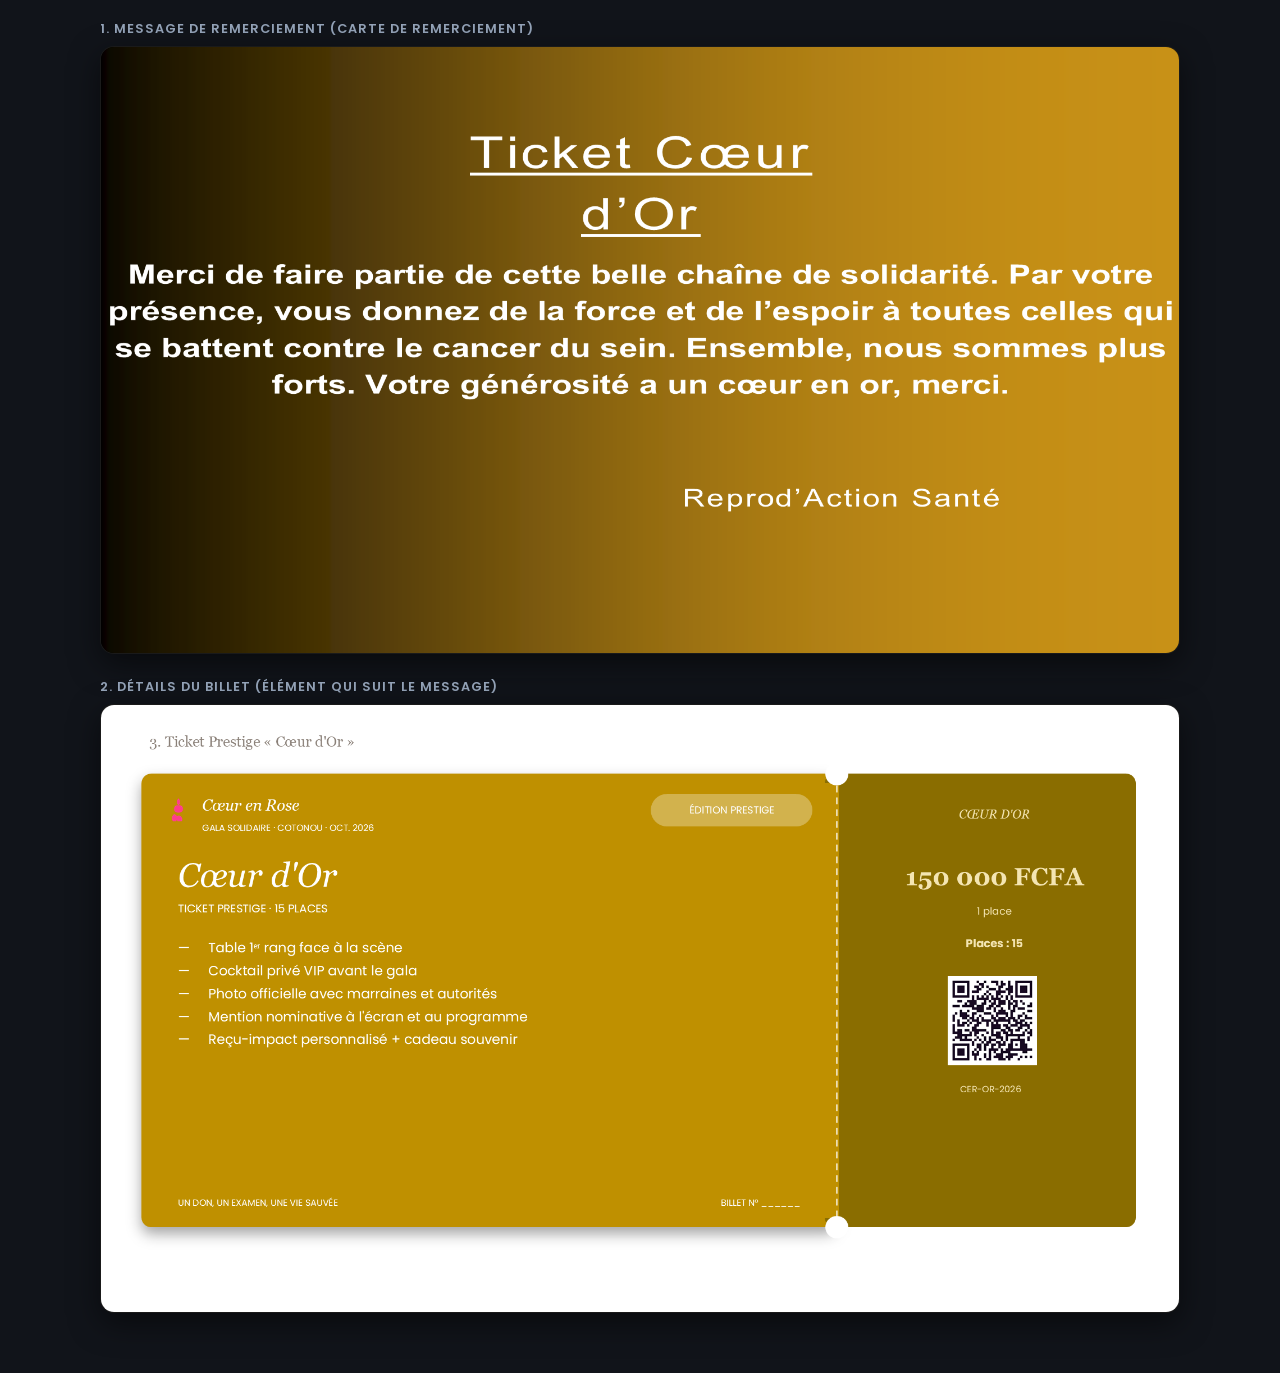
==== coeur-dor.html @ 2cc81430 "update" ====
<!DOCTYPE html>
<html lang="fr">
<head>
  <meta charset="UTF-8">
  <meta name="viewport" content="width=device-width, initial-scale=1.0">
  <title>Ticket Cœur d'Or · Cœur en Rose</title>
  <link rel="preconnect" href="https://fonts.googleapis.com">
  <link rel="preconnect" href="https://fonts.gstatic.com" crossorigin>
  <link href="https://fonts.googleapis.com/css2?family=Poppins:wght@400;500;600;700&display=swap" rel="stylesheet">
  <link rel="stylesheet" href="style.css">
  <style>
    .page-wrapper {
      width: 100%;
      max-width: 1080px;
      margin: 0 auto;
      display: flex;
      flex-direction: column;
      gap: 24px;
    }
    .page-header-bar {
      display: flex;
      justify-content: space-between;
      align-items: center;
      flex-wrap: wrap;
      gap: 12px;
      background: #1a1e27;
      border: 1px solid rgba(255, 255, 255, 0.12);
      border-radius: 12px;
      padding: 12px 20px;
    }
    .page-title-box {
      display: flex;
      align-items: center;
      gap: 12px;
    }
    .page-badge {
      background: #bf9000;
      color: #fff;
      padding: 4px 12px;
      border-radius: 6px;
      font-size: 0.8rem;
      font-weight: 600;
    }
    .page-title {
      font-size: 1rem;
      font-weight: 600;
      color: #fff;
    }
    .page-actions {
      display: flex;
      align-items: center;
      gap: 10px;
    }
    .btn-nav {
      background: rgba(255, 255, 255, 0.08);
      border: 1px solid rgba(255, 255, 255, 0.15);
      color: #cbd5e1;
      padding: 7px 14px;
      border-radius: 8px;
      font-size: 0.82rem;
      text-decoration: none;
      display: inline-flex;
      align-items: center;
      gap: 6px;
      transition: all 0.2s ease;
    }
    .btn-nav:hover {
      background: rgba(244, 63, 94, 0.2);
      border-color: #f43f5e;
      color: #fff;
    }
    .btn-nav.primary {
      background: #f43f5e;
      border-color: #f43f5e;
      color: #fff;
      font-weight: 600;
    }
    .slide-section {
      display: flex;
      flex-direction: column;
      gap: 8px;
    }
    .slide-section-label {
      font-size: 0.8rem;
      text-transform: uppercase;
      letter-spacing: 1px;
      color: #94a3b8;
      font-weight: 600;
    }
    .slide-box {
      width: 100%;
      border-radius: 14px;
      overflow: hidden;
      box-shadow: 0 10px 30px rgba(0, 0, 0, 0.5);
      border: 1px solid rgba(255, 255, 255, 0.1);
      background: #000;
    }
    .slide-box img {
      width: 100%;
      height: auto;
      display: block;
    }
    @media print {
      body {
        background: #fff !important;
        padding: 0 !important;
      }
      .page-header-bar {
        display: none !important;
      }
      .slide-box {
        border: none !important;
        box-shadow: none !important;
        page-break-after: always;
      }
    }
  </style>
</head>
<body>

  <div class="page-wrapper">

    <!-- Top Action Bar -->
    <!-- <header class="page-header-bar">
      <div class="page-title-box">
        <span class="page-badge">150 000 FCFA</span>
        <h1 class="page-title">3. Ticket Prestige « Cœur d'Or »</h1>
      </div>

      <div class="page-actions">
        <a class="btn-nav" href="index.html">
          <span>📋</span> Tous les billets
        </a>
        <a class="btn-nav" href="qr_codes/pages/qr_coeur_dor.png" download="qr_coeur_dor.png">
          <span>⬇️</span> Télécharger QR (coeur-dor)
        </a>
        <button class="btn-nav primary" onclick="window.print()">
          <span>🖨️</span> Imprimer
        </button>
      </div>
    </header> -->

    <!-- 1. CARTE DE REMERCIEMENT (Exactement comme dans Carte de remerciement.pptx) -->
    <section class="slide-section">
      <div class="slide-section-label">1. Message de Remerciement (Carte de remerciement)</div>
      <div class="slide-box">
        <img src="slides_export/carte/carte_slide_3.png" alt="Carte de Remerciement - 3. Ticket Prestige « Cœur d'Or »">
      </div>
    </section>

    <!-- 2. ÉLÉMENT QUI SUIT LE MESSAGE : LE BILLET (Exactement comme dans Tickets_Coeur_en_Rose_PowerPoint.pptx) -->
    <section class="slide-section">
      <div class="slide-section-label">2. Détails du Billet (Élément qui suit le message)</div>
      <div class="slide-box">
        <img src="slides_export/tickets/ticket_slide_3.png" alt="Détails du Billet - 3. Ticket Prestige « Cœur d'Or »">
      </div>
    </section>

  </div>

</body>
</html>
---- style.css ----
/* ==========================================================================
   Cœur en Rose · Scanner & Affichage des Diapositives Exactes
   ========================================================================== */

:root {
  --bg-app: #11141a;
  --bg-surface: #1a1e27;
  --border-color: rgba(255, 255, 255, 0.12);
  --text-main: #f8fafc;
  --text-dim: #94a3b8;
  --rose-accent: #f43f5e;
  --green-success: #10b981;
  --font-family: 'Poppins', -apple-system, BlinkMacSystemFont, "Segoe UI", Roboto, sans-serif;
}

* {
  box-sizing: border-box;
  margin: 0;
  padding: 0;
}

body {
  background-color: var(--bg-app);
  color: var(--text-main);
  font-family: var(--font-family);
  min-height: 100vh;
  display: flex;
  flex-direction: column;
  align-items: center;
  padding: 20px 16px 60px;
}

.main-container {
  width: 100%;
  max-width: 1100px;
  display: flex;
  flex-direction: column;
  gap: 20px;
}

/* Top Navigation Bar */
.app-topbar {
  background: var(--bg-surface);
  border: 1px solid var(--border-color);
  border-radius: 14px;
  padding: 12px 18px;
  box-shadow: 0 4px 20px rgba(0, 0, 0, 0.3);
}

.topbar-nav {
  display: flex;
  align-items: center;
  justify-content: space-between;
  flex-wrap: wrap;
  gap: 12px;
}

.pills-group {
  display: flex;
  align-items: center;
  flex-wrap: wrap;
  gap: 8px;
}

.pill-item {
  background: rgba(255, 255, 255, 0.06);
  border: 1px solid rgba(255, 255, 255, 0.1);
  color: var(--text-dim);
  padding: 8px 14px;
  border-radius: 8px;
  font-size: 0.85rem;
  font-weight: 500;
  cursor: pointer;
  transition: all 0.2s ease;
  display: flex;
  align-items: center;
  gap: 6px;
}

.pill-item:hover {
  background: rgba(255, 255, 255, 0.12);
  color: #fff;
}

.pill-item.active {
  background: #f43f5e;
  border-color: #f43f5e;
  color: #fff;
  font-weight: 600;
  box-shadow: 0 2px 12px rgba(244, 63, 94, 0.4);
}

.pill-price {
  font-size: 0.76rem;
  opacity: 0.85;
}

.action-tools {
  display: flex;
  align-items: center;
  gap: 10px;
}

.tool-btn {
  background: rgba(255, 255, 255, 0.08);
  border: 1px solid var(--border-color);
  color: #fff;
  padding: 8px 16px;
  border-radius: 8px;
  font-size: 0.85rem;
  font-weight: 500;
  cursor: pointer;
  display: flex;
  align-items: center;
  gap: 8px;
  text-decoration: none;
  transition: all 0.2s ease;
}

.tool-btn:hover {
  background: rgba(244, 63, 94, 0.15);
  border-color: var(--rose-accent);
}

.tool-btn.download:hover {
  background: rgba(16, 185, 129, 0.15);
  border-color: var(--green-success);
}

/* Status Strip */
.scan-status-strip {
  background: rgba(16, 185, 129, 0.1);
  border: 1px solid rgba(16, 185, 129, 0.25);
  color: #a7f3d0;
  border-radius: 10px;
  padding: 10px 18px;
  font-size: 0.88rem;
  display: flex;
  align-items: center;
  gap: 10px;
}

.status-dot {
  width: 8px;
  height: 8px;
  border-radius: 50%;
  background: var(--green-success);
  box-shadow: 0 0 8px var(--green-success);
}

/* Viewer: Slides Cards */
.slides-viewer {
  display: flex;
  flex-direction: column;
  gap: 32px;
}

.slide-block {
  display: flex;
  flex-direction: column;
  gap: 10px;
}

.slide-label {
  font-size: 0.82rem;
  text-transform: uppercase;
  letter-spacing: 1px;
  color: var(--text-dim);
  font-weight: 600;
  display: flex;
  align-items: center;
  gap: 8px;
}

.slide-frame {
  background: #000;
  border-radius: 16px;
  border: 1px solid var(--border-color);
  overflow: hidden;
  box-shadow: 0 10px 30px rgba(0, 0, 0, 0.4);
  position: relative;
  transition: opacity 0.3s ease;
}

/* Exact slide image maintains full 100% fidelity */
.exact-slide-image {
  width: 100%;
  height: auto;
  display: block;
}

/* Scanner Modal */
.modal-overlay {
  position: fixed;
  inset: 0;
  background: rgba(0, 0, 0, 0.8);
  backdrop-filter: blur(8px);
  display: none;
  align-items: center;
  justify-content: center;
  padding: 20px;
  z-index: 999;
}

.modal-overlay.active {
  display: flex;
}

.modal-box {
  background: var(--bg-surface);
  border: 1px solid var(--border-color);
  border-radius: 16px;
  width: 100%;
  max-width: 500px;
  overflow: hidden;
  box-shadow: 0 20px 40px rgba(0, 0, 0, 0.6);
}

.modal-header {
  display: flex;
  align-items: center;
  justify-content: space-between;
  padding: 16px 20px;
  border-bottom: 1px solid var(--border-color);
}

.modal-header h3 {
  font-size: 1.1rem;
  font-weight: 600;
}

.modal-close-btn {
  background: none;
  border: none;
  color: var(--text-dim);
  font-size: 1.2rem;
  cursor: pointer;
  padding: 4px;
}

.modal-close-btn:hover {
  color: #fff;
}

.modal-body {
  padding: 20px;
  display: flex;
  flex-direction: column;
  align-items: center;
  gap: 16px;
}

.scanner-viewport {
  width: 100%;
  height: 280px;
  background: #000;
  border-radius: 12px;
  position: relative;
  overflow: hidden;
  border: 1px solid var(--border-color);
}

#scanner-video {
  width: 100%;
  height: 100%;
  object-fit: cover;
}

#scanner-canvas {
  display: none;
}

.scanner-aim-box {
  position: absolute;
  top: 50%;
  left: 50%;
  transform: translate(-50%, -50%);
  width: 180px;
  height: 180px;
  border: 2px solid var(--rose-accent);
  border-radius: 12px;
  pointer-events: none;
}

.scanner-laser {
  position: absolute;
  top: 0;
  left: 0;
  width: 100%;
  height: 2px;
  background: var(--rose-accent);
  box-shadow: 0 0 8px var(--rose-accent);
  animation: laserScan 2s infinite ease-in-out;
}

@keyframes laserScan {
  0% { top: 0; }
  50% { top: 100%; }
  100% { top: 0; }
}

.scanner-msg {
  font-size: 0.85rem;
  color: var(--text-dim);
  text-align: center;
}

.btn-upload {
  background: rgba(255, 255, 255, 0.08);
  border: 1px dashed rgba(255, 255, 255, 0.25);
  color: var(--text-main);
  padding: 10px 18px;
  border-radius: 8px;
  font-size: 0.85rem;
  cursor: pointer;
  display: flex;
  align-items: center;
  gap: 8px;
}

.btn-upload:hover {
  background: rgba(255, 255, 255, 0.14);
}

/* Toast */
.toast {
  position: fixed;
  bottom: 24px;
  background: var(--bg-surface);
  border: 1px solid var(--rose-accent);
  color: #fff;
  padding: 12px 20px;
  border-radius: 10px;
  box-shadow: 0 10px 25px rgba(0, 0, 0, 0.5);
  font-size: 0.9rem;
  font-weight: 500;
  opacity: 0;
  transform: translateY(20px);
  transition: all 0.3s ease;
  z-index: 1000;
  pointer-events: none;
}

.toast.show {
  opacity: 1;
  transform: translateY(0);
}

@media (max-width: 768px) {
  .topbar-nav {
    flex-direction: column;
    align-items: stretch;
  }
  .pills-group {
    justify-content: center;
  }
  .action-tools {
    justify-content: center;
  }
}
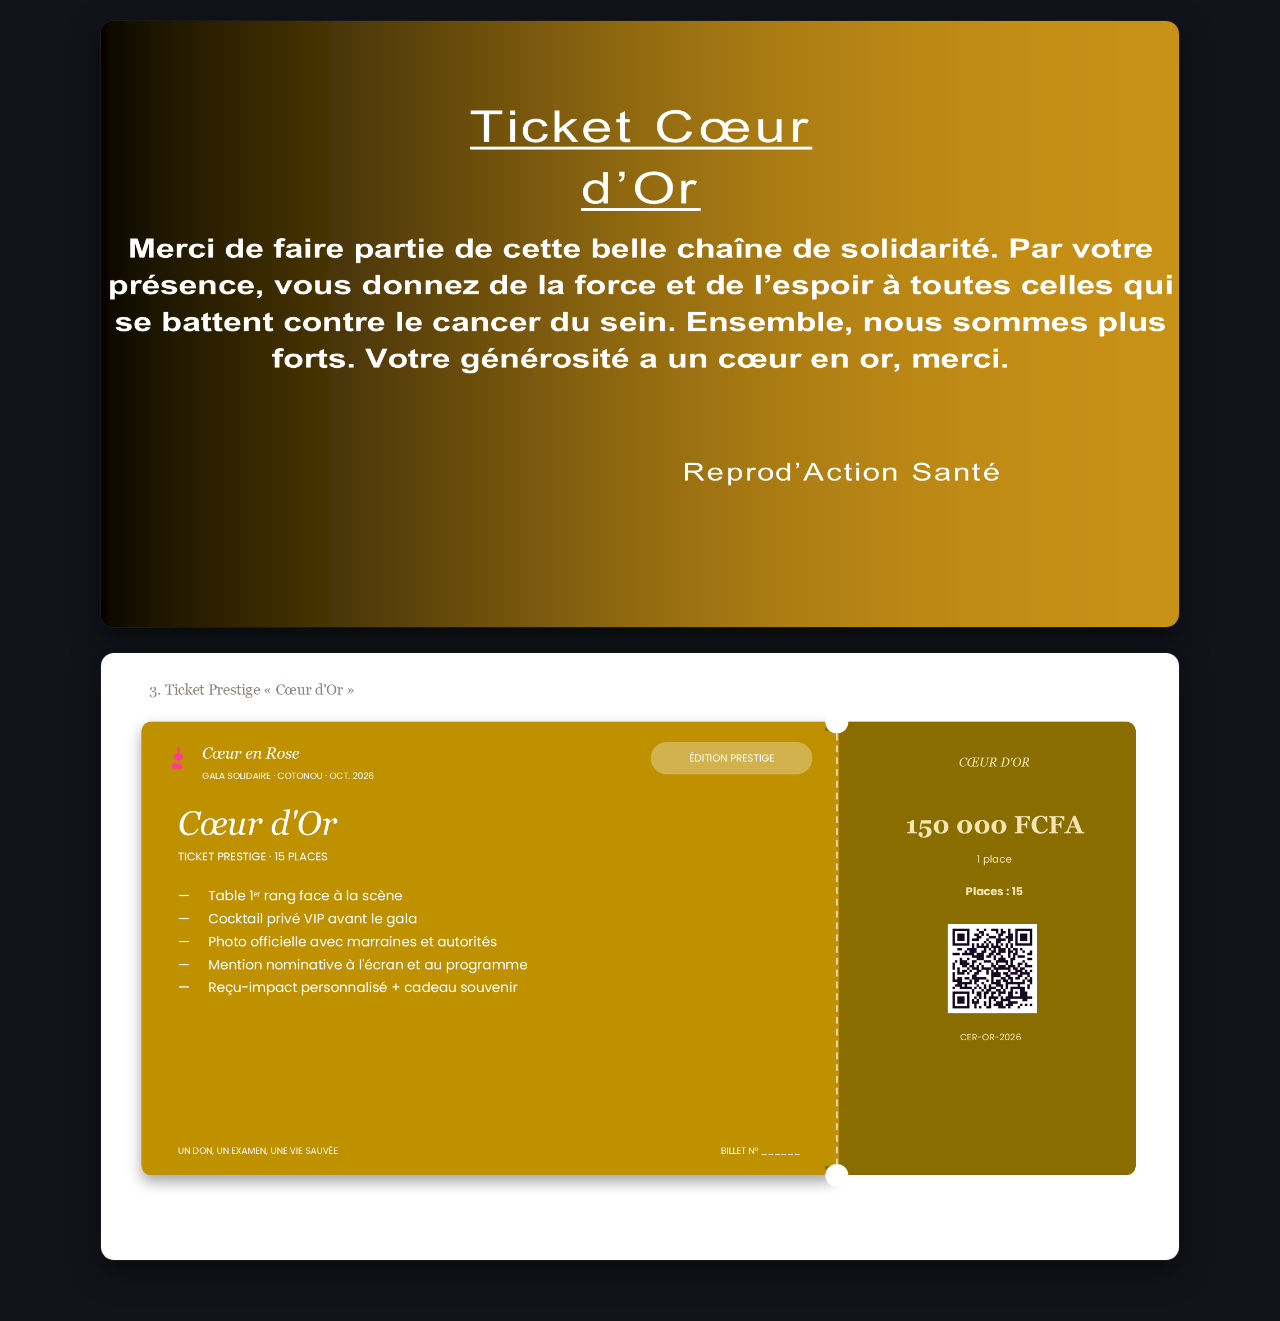
==== commit bfb5dc88: "update" ====
--- a/coeur-dor.html
+++ b/coeur-dor.html
@@ -142,7 +142,7 @@
 
     <!-- 1. CARTE DE REMERCIEMENT (Exactement comme dans Carte de remerciement.pptx) -->
     <section class="slide-section">
-      <div class="slide-section-label">1. Message de Remerciement (Carte de remerciement)</div>
+      <!-- <div class="slide-section-label">1. Message de Remerciement (Carte de remerciement)</div> -->
       <div class="slide-box">
         <img src="slides_export/carte/carte_slide_3.png" alt="Carte de Remerciement - 3. Ticket Prestige « Cœur d'Or »">
       </div>
@@ -150,7 +150,7 @@
 
     <!-- 2. ÉLÉMENT QUI SUIT LE MESSAGE : LE BILLET (Exactement comme dans Tickets_Coeur_en_Rose_PowerPoint.pptx) -->
     <section class="slide-section">
-      <div class="slide-section-label">2. Détails du Billet (Élément qui suit le message)</div>
+      <!-- <div class="slide-section-label">2. Détails du Billet (Élément qui suit le message)</div> -->
       <div class="slide-box">
         <img src="slides_export/tickets/ticket_slide_3.png" alt="Détails du Billet - 3. Ticket Prestige « Cœur d'Or »">
       </div>
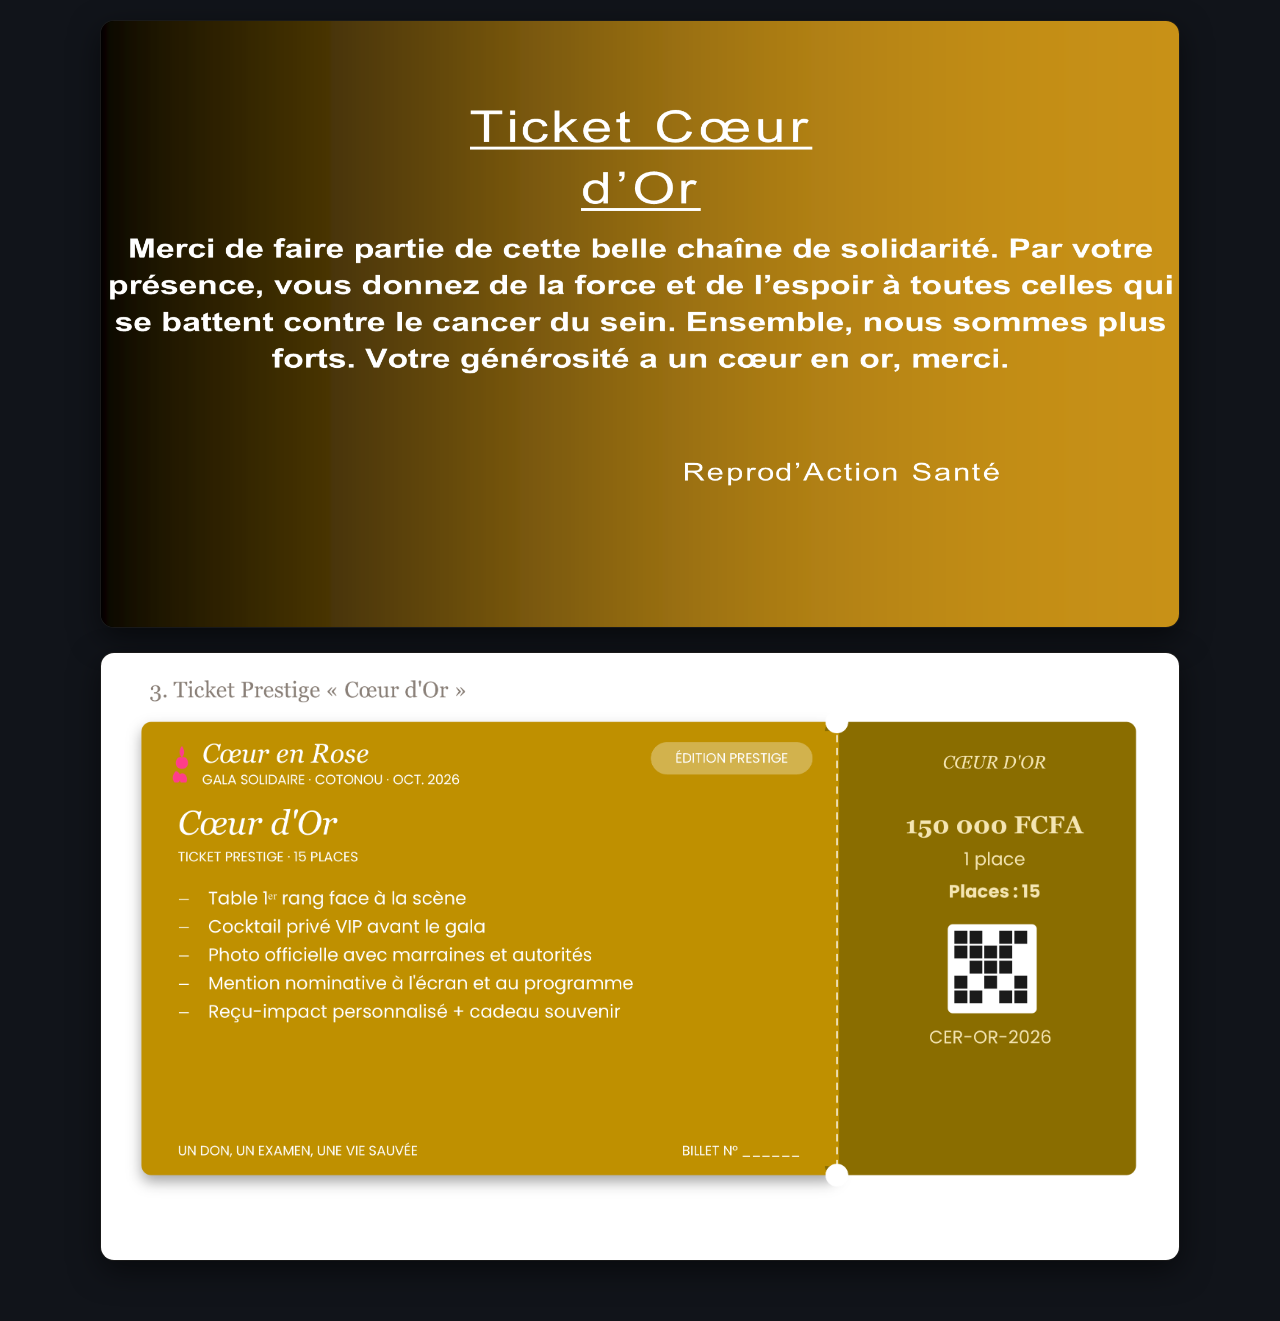
==== commit 64dfe863: "update" ====
--- a/coeur-dor.html
+++ b/coeur-dor.html
@@ -126,6 +126,14 @@
         <span class="page-badge">150 000 FCFA</span>
         <h1 class="page-title">3. Ticket Prestige « Cœur d'Or »</h1>
       </div>
+      <div class="page-title-box">
+        <span class="page-badge">150 000 FCFA</span>
+        <h1 class="page-title">3. Ticket Prestige « Cœur d'Or »</h1>
+      </div>
+      <div class="page-title-box">
+        <span class="page-badge">150 000 FCFA</span>
+        <h1 class="page-title">3. Ticket Prestige « Cœur d'Or »</h1>
+      </div>
 
       <div class="page-actions">
         <a class="btn-nav" href="index.html">
